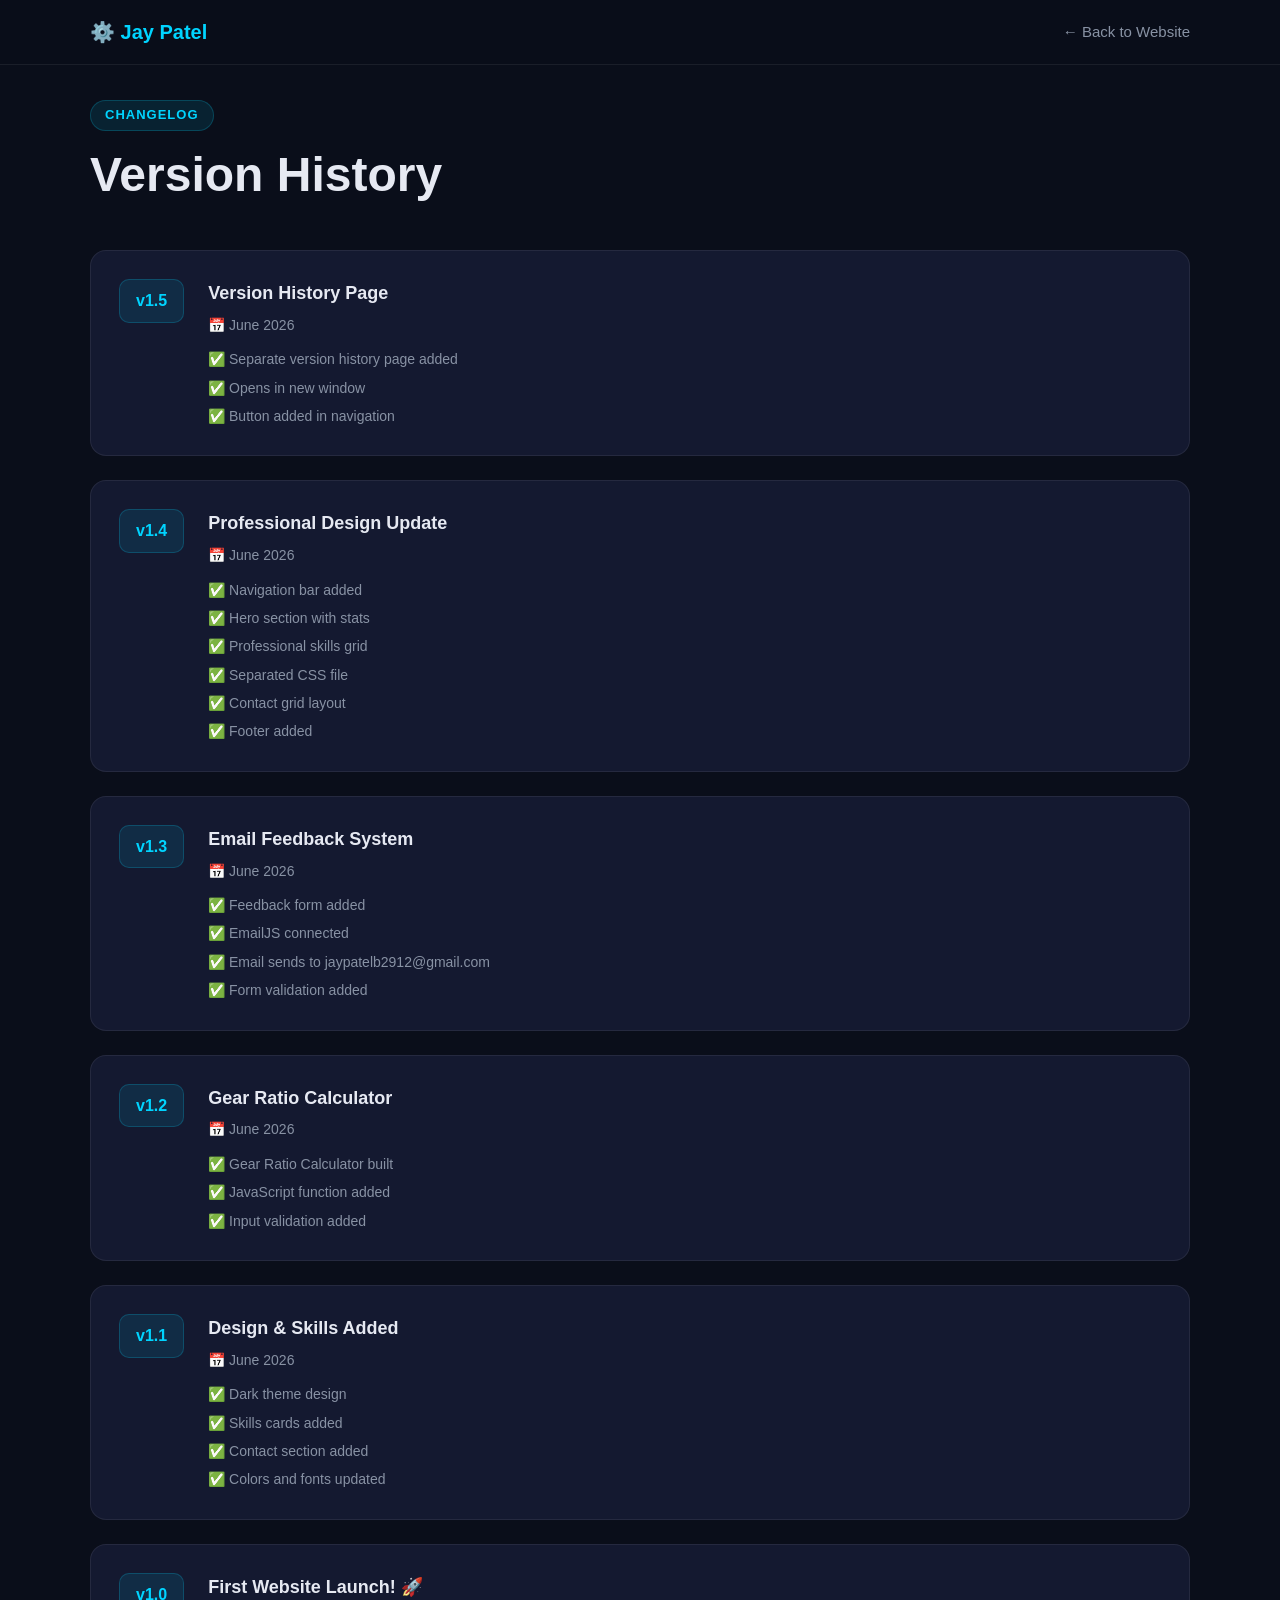
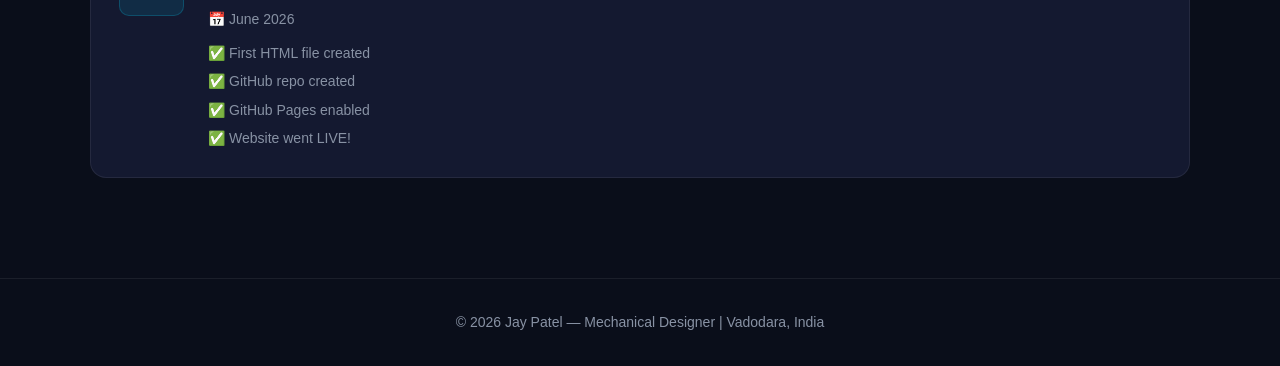
==== version-history.html @ 5591a018 "Added version history page" ====
<!DOCTYPE html>
<html>
<head>
    <title>Version History - Jay Patel</title>
    <link rel="stylesheet" href="CSS/styles.css">
</head>
<body>
<nav>
    <div class="nav-container">
        <div class="logo">⚙️ Jay Patel</div>
        <div class="nav-links">
            <a href="index.html">← Back to Website</a>
        </div>
    </div>
</nav>

<section class="section" style="padding-top: 100px;">
    <div class="container">
        <div class="section-tag">Changelog</div>
        <h2 class="section-title">Version History</h2>
        <div class="timeline">

            <div class="version-card">
                <div class="version-badge">v1.5</div>
                <div class="version-content">
                    <h3>Version History Page</h3>
                    <p class="version-date">📅 June 2026</p>
                    <ul>
                        <li>✅ Separate version history page added</li>
                        <li>✅ Opens in new window</li>
                        <li>✅ Button added in navigation</li>
                    </ul>
                </div>
            </div>

            <div class="version-card">
                <div class="version-badge">v1.4</div>
                <div class="version-content">
                    <h3>Professional Design Update</h3>
                    <p class="version-date">📅 June 2026</p>
                    <ul>
                        <li>✅ Navigation bar added</li>
                        <li>✅ Hero section with stats</li>
                        <li>✅ Professional skills grid</li>
                        <li>✅ Separated CSS file</li>
                        <li>✅ Contact grid layout</li>
                        <li>✅ Footer added</li>
                    </ul>
                </div>
            </div>

            <div class="version-card">
                <div class="version-badge">v1.3</div>
                <div class="version-content">
                    <h3>Email Feedback System</h3>
                    <p class="version-date">📅 June 2026</p>
                    <ul>
                        <li>✅ Feedback form added</li>
                        <li>✅ EmailJS connected</li>
                        <li>✅ Email sends to jaypatelb2912@gmail.com</li>
                        <li>✅ Form validation added</li>
                    </ul>
                </div>
            </div>

            <div class="version-card">
                <div class="version-badge">v1.2</div>
                <div class="version-content">
                    <h3>Gear Ratio Calculator</h3>
                    <p class="version-date">📅 June 2026</p>
                    <ul>
                        <li>✅ Gear Ratio Calculator built</li>
                        <li>✅ JavaScript function added</li>
                        <li>✅ Input validation added</li>
                    </ul>
                </div>
            </div>

            <div class="version-card">
                <div class="version-badge">v1.1</div>
                <div class="version-content">
                    <h3>Design & Skills Added</h3>
                    <p class="version-date">📅 June 2026</p>
                    <ul>
                        <li>✅ Dark theme design</li>
                        <li>✅ Skills cards added</li>
                        <li>✅ Contact section added</li>
                        <li>✅ Colors and fonts updated</li>
                    </ul>
                </div>
            </div>

            <div class="version-card">
                <div class="version-badge">v1.0</div>
                <div class="version-content">
                    <h3>First Website Launch! 🚀</h3>
                    <p class="version-date">📅 June 2026</p>
                    <ul>
                        <li>✅ First HTML file created</li>
                        <li>✅ GitHub repo created</li>
                        <li>✅ GitHub Pages enabled</li>
                        <li>✅ Website went LIVE!</li>
                    </ul>
                </div>
            </div>

        </div>
    </div>
</section>

<footer>
    <p>© 2026 Jay Patel — Mechanical Designer | Vadodara, India</p>
</footer>
</body>
</html>
---- CSS/styles.css ----
:root {
  --primary: #00d4ff;
  --primary-dark: #0099bb;
  --accent: #ff6b6b;
  --dark: #0a0e1a;
  --dark-2: #0f1426;
  --dark-3: #141930;
  --text: #e6e9f2;
  --muted: #8892a4;
  --border: rgba(255,255,255,0.07);
}

* { margin: 0; padding: 0; box-sizing: border-box; }

html { scroll-behavior: smooth; }

body {
  font-family: Inter, Segoe UI, Arial, sans-serif;
  background: var(--dark);
  color: var(--text);
  line-height: 1.6;
}

/* NAV */
nav {
  position: fixed;
  top: 0; left: 0; right: 0;
  background: rgba(10,14,26,0.95);
  backdrop-filter: blur(10px);
  border-bottom: 1px solid var(--border);
  z-index: 100;
  padding: 0 40px;
}
.nav-container {
  max-width: 1100px;
  margin: 0 auto;
  display: flex;
  align-items: center;
  justify-content: space-between;
  height: 64px;
}
.logo {
  font-size: 20px;
  font-weight: 700;
  color: var(--primary);
}
.nav-links a {
  color: var(--muted);
  text-decoration: none;
  margin-left: 32px;
  font-size: 15px;
  transition: color 0.2s;
}
.nav-links a:hover { color: var(--primary); }

/* HERO */
.hero {
  min-height: 100vh;
  display: flex;
  flex-direction: column;
  justify-content: center;
  align-items: center;
  text-align: center;
  padding: 100px 24px 60px;
  background:
    radial-gradient(800px 600px at 20% 20%, rgba(0,212,255,0.07), transparent),
    radial-gradient(600px 400px at 80% 80%, rgba(255,107,107,0.06), transparent),
    var(--dark);
}
.hero-tag {
  display: inline-block;
  background: rgba(0,212,255,0.1);
  color: var(--primary);
  border: 1px solid rgba(0,212,255,0.2);
  padding: 6px 18px;
  border-radius: 999px;
  font-size: 14px;
  font-weight: 600;
  letter-spacing: 1px;
  text-transform: uppercase;
  margin-bottom: 24px;
}
.hero h1 {
  font-size: clamp(48px, 7vw, 80px);
  font-weight: 800;
  line-height: 1.05;
  background: linear-gradient(135deg, #fff 0%, var(--primary) 100%);
  -webkit-background-clip: text;
  -webkit-text-fill-color: transparent;
  background-clip: text;
  margin-bottom: 20px;
}
.hero-sub {
  color: var(--muted);
  font-size: clamp(16px, 2vw, 18px);
  max-width: 560px;
  margin: 0 auto 36px;
}
.hero-buttons {
  display: flex;
  gap: 16px;
  justify-content: center;
  flex-wrap: wrap;
}
.btn-primary {
  background: var(--primary);
  color: #061018;
  padding: 14px 32px;
  border-radius: 10px;
  font-weight: 700;
  text-decoration: none;
  font-size: 16px;
  transition: all 0.2s;
}
.btn-primary:hover { background: var(--primary-dark); transform: translateY(-2px); }
.btn-outline {
  border: 1px solid var(--border);
  color: var(--text);
  padding: 14px 32px;
  border-radius: 10px;
  font-weight: 600;
  text-decoration: none;
  font-size: 16px;
  transition: all 0.2s;
}
.btn-outline:hover { border-color: var(--primary); color: var(--primary); }
.hero-stats {
  display: flex;
  gap: 48px;
  margin-top: 64px;
  flex-wrap: wrap;
  justify-content: center;
}
.stat h2 {
  font-size: 40px;
  font-weight: 800;
  color: var(--primary);
  margin-bottom: 4px;
}
.stat p { color: var(--muted); font-size: 14px; }

/* SECTIONS */
.section { padding: 100px 24px; }
.section-dark { background: var(--dark-2); }
.container { max-width: 1100px; margin: 0 auto; }
.section-tag {
  display: inline-block;
  background: rgba(0,212,255,0.1);
  color: var(--primary);
  border: 1px solid rgba(0,212,255,0.2);
  padding: 4px 14px;
  border-radius: 999px;
  font-size: 13px;
  font-weight: 600;
  letter-spacing: 1px;
  text-transform: uppercase;
  margin-bottom: 16px;
}
.section-title {
  font-size: clamp(32px, 4vw, 48px);
  font-weight: 800;
  margin-bottom: 20px;
  line-height: 1.15;
}
.section-text {
  color: var(--muted);
  font-size: 17px;
  max-width: 600px;
  line-height: 1.8;
}

/* SKILLS */
.skills-grid {
  display: grid;
  grid-template-columns: repeat(auto-fit, minmax(220px, 1fr));
  gap: 24px;
  margin-top: 48px;
}
.skill-card {
  background: var(--dark-3);
  border: 1px solid var(--border);
  border-radius: 16px;
  padding: 32px 24px;
  transition: all 0.3s;
}
.skill-card:hover {
  border-color: rgba(0,212,255,0.3);
  transform: translateY(-4px);
}
.skill-icon { font-size: 36px; margin-bottom: 16px; }
.skill-card h3 { font-size: 18px; margin-bottom: 8px; color: var(--text); }
.skill-card p { color: var(--muted); font-size: 14px; }

/* CALCULATOR */
.calc-card {
  background: var(--dark-3);
  border: 1px solid var(--border);
  border-radius: 16px;
  padding: 40px;
  margin-top: 48px;
  max-width: 600px;
}
.form-row {
  display: flex;
  gap: 16px;
  flex-wrap: wrap;
  margin-bottom: 20px;
}
.input-group {
  flex: 1;
  min-width: 180px;
}
.input-group label {
  display: block;
  font-size: 14px;
  color: var(--muted);
  margin-bottom: 8px;
  font-weight: 500;
}
input, textarea {
  width: 100%;
  padding: 12px 16px;
  border-radius: 10px;
  border: 1px solid var(--border);
  background: rgba(255,255,255,0.03);
  color: var(--text);
  font-size: 15px;
  outline: none;
  transition: border-color 0.2s;
  font-family: inherit;
}
input:focus, textarea:focus {
  border-color: rgba(0,212,255,0.4);
  box-shadow: 0 0 0 3px rgba(0,212,255,0.08);
}
textarea { resize: vertical; min-height: 120px; }
button {
  padding: 13px 28px;
  background: var(--primary);
  color: #061018;
  border: none;
  border-radius: 10px;
  font-size: 15px;
  font-weight: 700;
  cursor: pointer;
  transition: all 0.2s;
}
button:hover { background: var(--primary-dark); transform: translateY(-1px); }
#result {
  font-size: 24px;
  color: var(--primary);
  margin-top: 20px;
  font-weight: 700;
}

/* CONTACT */
.contact-grid {
  display: grid;
  grid-template-columns: 1fr 2fr;
  gap: 48px;
  margin-top: 48px;
}
.contact-info { display: flex; flex-direction: column; gap: 24px; }
.contact-item {
  display: flex;
  align-items: center;
  gap: 16px;
}
.contact-item span { font-size: 24px; }
.contact-item p { color: var(--muted); font-size: 16px; }
.feedback-form {
  display: flex;
  flex-direction: column;
  gap: 14px;
}
#feedback-result {
  font-size: 16px;
  color: var(--primary);
  font-weight: 600;
  margin-top: 8px;
}

/* FOOTER */
footer {
  background: var(--dark);
  border-top: 1px solid var(--border);
  text-align: center;
  padding: 32px 24px;
  color: var(--muted);
  font-size: 14px;
}

/* RESPONSIVE */
@media (max-width: 768px) {
  .nav-links { display: none; }
  .contact-grid { grid-template-columns: 1fr; }
  .hero-stats { gap: 32px; }
}/* VERSION HISTORY */
.timeline {
  margin-top: 48px;
  display: flex;
  flex-direction: column;
  gap: 24px;
}
.version-card {
  display: flex;
  gap: 24px;
  background: var(--dark-3);
  border: 1px solid var(--border);
  border-radius: 16px;
  padding: 28px;
  transition: all 0.3s;
}
.version-card:hover {
  border-color: rgba(0,212,255,0.3);
  transform: translateX(4px);
}
.version-badge {
  background: rgba(0,212,255,0.1);
  color: var(--primary);
  border: 1px solid rgba(0,212,255,0.2);
  border-radius: 10px;
  padding: 8px 16px;
  font-weight: 800;
  font-size: 16px;
  height: fit-content;
  white-space: nowrap;
}
.version-content h3 {
  font-size: 18px;
  margin-bottom: 6px;
  color: var(--text);
}
.version-date {
  color: var(--muted);
  font-size: 14px;
  margin-bottom: 12px !important;
}
.version-content ul {
  list-style: none;
  display: flex;
  flex-direction: column;
  gap: 6px;
}
.version-content ul li {
  color: var(--muted);
  font-size: 14px;
}
@media (max-width: 768px) {
  .version-card { flex-direction: column; }
}
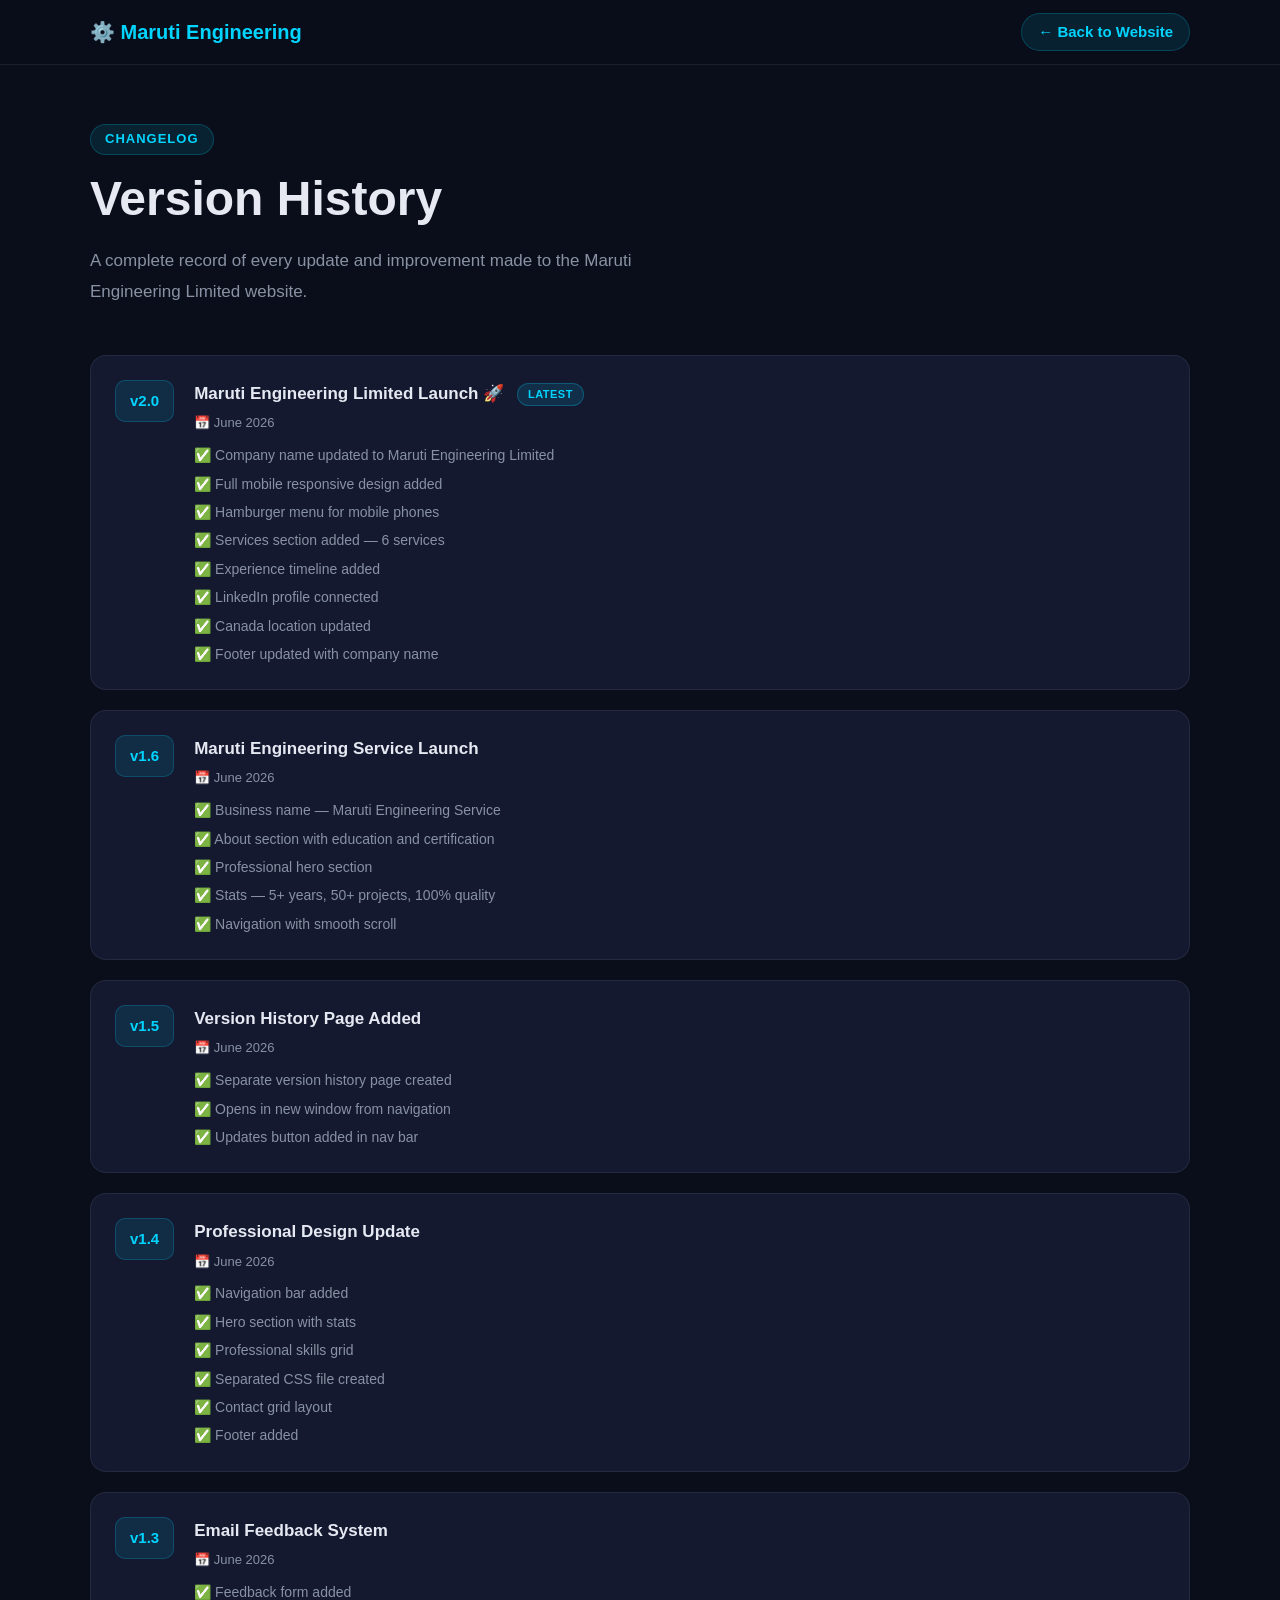
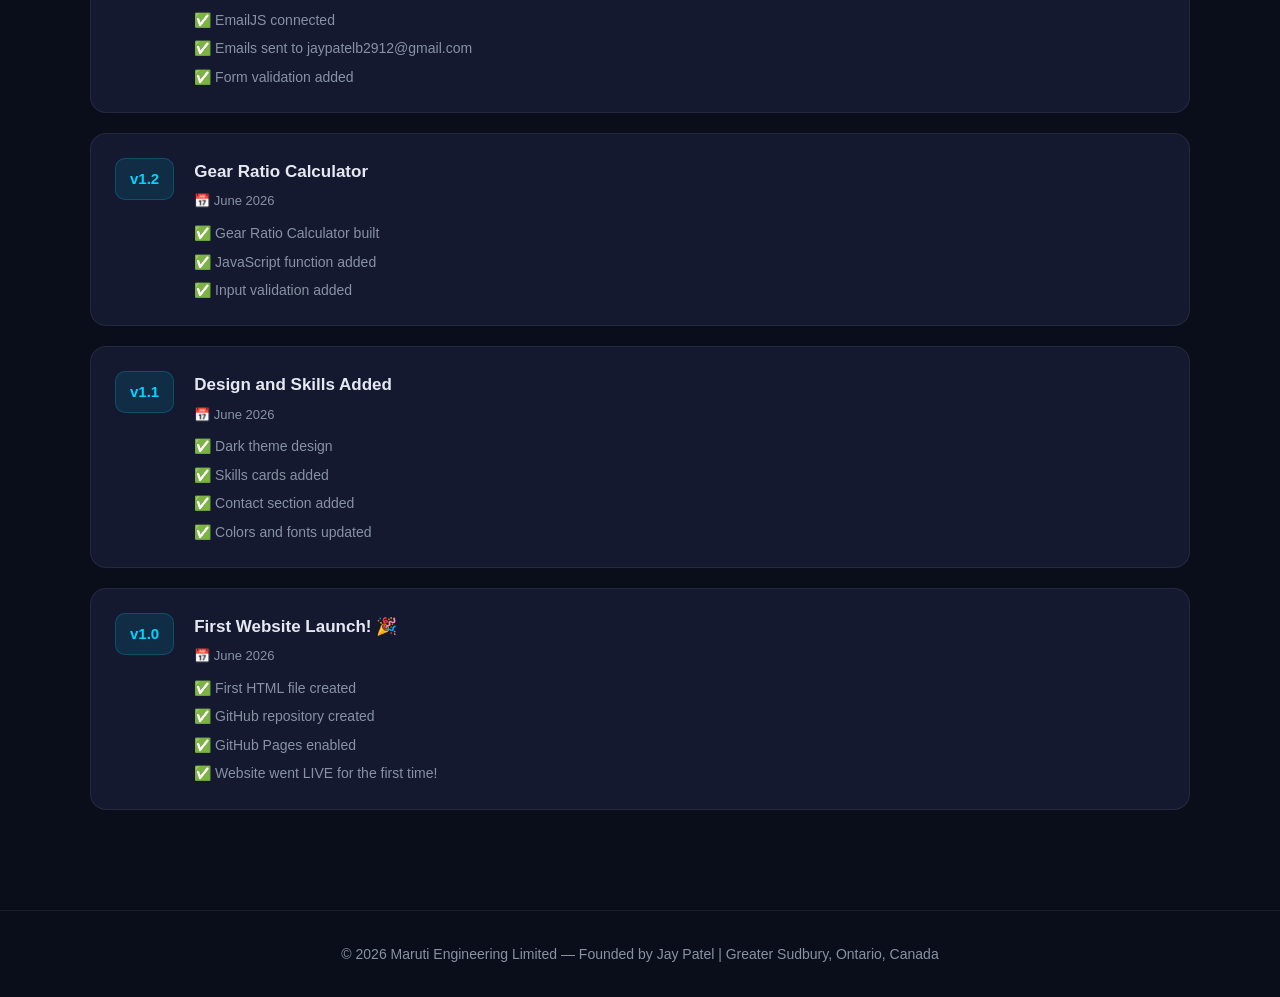
==== commit 286f017f: "@ Polish version history page - Add Latest badge on newest release - Style Back to Website link as b" ====
--- a/version-history.html
+++ b/version-history.html
@@ -1,34 +1,73 @@
 <!DOCTYPE html>
-<html>
+<html lang="en">
 <head>
-    <title>Version History - Jay Patel</title>
+    <meta charset="UTF-8">
+    <meta name="viewport" content="width=device-width, initial-scale=1.0">
+    <meta name="description" content="Changelog and version history for the Maruti Engineering Limited website.">
+    <title>Version History — Maruti Engineering Limited</title>
     <link rel="stylesheet" href="CSS/styles.css">
 </head>
 <body>
+
 <nav>
     <div class="nav-container">
-        <div class="logo">⚙️ Jay Patel</div>
+        <div class="logo">⚙️ Maruti Engineering</div>
         <div class="nav-links">
-            <a href="index.html">← Back to Website</a>
+            <a href="index.html" class="btn-version">← Back to Website</a>
         </div>
     </div>
 </nav>
 
-<section class="section" style="padding-top: 100px;">
+<section class="section changelog-section">
     <div class="container">
         <div class="section-tag">Changelog</div>
         <h2 class="section-title">Version History</h2>
+        <p class="section-text">A complete record of every update and improvement made to the Maruti Engineering Limited website.</p>
+
         <div class="timeline">
+
+            <div class="version-card">
+                <div class="version-badge">v2.0</div>
+                <div class="version-content">
+                    <h3>Maruti Engineering Limited Launch 🚀 <span class="latest-tag">Latest</span></h3>
+                    <p class="version-date">📅 June 2026</p>
+                    <ul>
+                        <li>✅ Company name updated to Maruti Engineering Limited</li>
+                        <li>✅ Full mobile responsive design added</li>
+                        <li>✅ Hamburger menu for mobile phones</li>
+                        <li>✅ Services section added — 6 services</li>
+                        <li>✅ Experience timeline added</li>
+                        <li>✅ LinkedIn profile connected</li>
+                        <li>✅ Canada location updated</li>
+                        <li>✅ Footer updated with company name</li>
+                    </ul>
+                </div>
+            </div>
+
+            <div class="version-card">
+                <div class="version-badge">v1.6</div>
+                <div class="version-content">
+                    <h3>Maruti Engineering Service Launch</h3>
+                    <p class="version-date">📅 June 2026</p>
+                    <ul>
+                        <li>✅ Business name — Maruti Engineering Service</li>
+                        <li>✅ About section with education and certification</li>
+                        <li>✅ Professional hero section</li>
+                        <li>✅ Stats — 5+ years, 50+ projects, 100% quality</li>
+                        <li>✅ Navigation with smooth scroll</li>
+                    </ul>
+                </div>
+            </div>
 
             <div class="version-card">
                 <div class="version-badge">v1.5</div>
                 <div class="version-content">
-                    <h3>Version History Page</h3>
+                    <h3>Version History Page Added</h3>
                     <p class="version-date">📅 June 2026</p>
                     <ul>
-                        <li>✅ Separate version history page added</li>
-                        <li>✅ Opens in new window</li>
-                        <li>✅ Button added in navigation</li>
+                        <li>✅ Separate version history page created</li>
+                        <li>✅ Opens in new window from navigation</li>
+                        <li>✅ Updates button added in nav bar</li>
                     </ul>
                 </div>
             </div>
@@ -42,7 +81,7 @@
                         <li>✅ Navigation bar added</li>
                         <li>✅ Hero section with stats</li>
                         <li>✅ Professional skills grid</li>
-                        <li>✅ Separated CSS file</li>
+                        <li>✅ Separated CSS file created</li>
                         <li>✅ Contact grid layout</li>
                         <li>✅ Footer added</li>
                     </ul>
@@ -57,7 +96,7 @@
                     <ul>
                         <li>✅ Feedback form added</li>
                         <li>✅ EmailJS connected</li>
-                        <li>✅ Email sends to jaypatelb2912@gmail.com</li>
+                        <li>✅ Emails sent to jaypatelb2912@gmail.com</li>
                         <li>✅ Form validation added</li>
                     </ul>
                 </div>
@@ -79,7 +118,7 @@
             <div class="version-card">
                 <div class="version-badge">v1.1</div>
                 <div class="version-content">
-                    <h3>Design & Skills Added</h3>
+                    <h3>Design and Skills Added</h3>
                     <p class="version-date">📅 June 2026</p>
                     <ul>
                         <li>✅ Dark theme design</li>
@@ -93,13 +132,13 @@
             <div class="version-card">
                 <div class="version-badge">v1.0</div>
                 <div class="version-content">
-                    <h3>First Website Launch! 🚀</h3>
+                    <h3>First Website Launch! 🎉</h3>
                     <p class="version-date">📅 June 2026</p>
                     <ul>
                         <li>✅ First HTML file created</li>
-                        <li>✅ GitHub repo created</li>
+                        <li>✅ GitHub repository created</li>
                         <li>✅ GitHub Pages enabled</li>
-                        <li>✅ Website went LIVE!</li>
+                        <li>✅ Website went LIVE for the first time!</li>
                     </ul>
                 </div>
             </div>
@@ -109,7 +148,8 @@
 </section>
 
 <footer>
-    <p>© 2026 Jay Patel — Mechanical Designer | Vadodara, India</p>
+    <p>© 2026 Maruti Engineering Limited — Founded by Jay Patel | Greater Sudbury, Ontario, Canada</p>
 </footer>
+
 </body>
 </html>
--- a/CSS/styles.css
+++ b/CSS/styles.css
@@ -9,11 +9,8 @@
   --muted: #8892a4;
   --border: rgba(255,255,255,0.07);
 }
-
 * { margin: 0; padding: 0; box-sizing: border-box; }
-
 html { scroll-behavior: smooth; }
-
 body {
   font-family: Inter, Segoe UI, Arial, sans-serif;
   background: var(--dark);
@@ -25,11 +22,11 @@
 nav {
   position: fixed;
   top: 0; left: 0; right: 0;
-  background: rgba(10,14,26,0.95);
+  background: rgba(10,14,26,0.97);
   backdrop-filter: blur(10px);
   border-bottom: 1px solid var(--border);
   z-index: 100;
-  padding: 0 40px;
+  padding: 0 24px;
 }
 .nav-container {
   max-width: 1100px;
@@ -39,19 +36,40 @@
   justify-content: space-between;
   height: 64px;
 }
-.logo {
-  font-size: 20px;
-  font-weight: 700;
-  color: var(--primary);
+.logo { font-size: 20px; font-weight: 700; color: var(--primary); }
+.nav-links {
+  display: flex;
+  align-items: center;
+  gap: 8px;
 }
 .nav-links a {
   color: var(--muted);
   text-decoration: none;
-  margin-left: 32px;
+  margin-left: 24px;
   font-size: 15px;
   transition: color 0.2s;
 }
 .nav-links a:hover { color: var(--primary); }
+.btn-version {
+  background: rgba(0,212,255,0.1);
+  color: var(--primary) !important;
+  border: 1px solid rgba(0,212,255,0.2);
+  padding: 6px 16px;
+  border-radius: 999px;
+  font-size: 14px;
+  font-weight: 600;
+  margin-left: 24px;
+}
+.btn-version:hover { background: rgba(0,212,255,0.2); }
+.hamburger {
+  display: none;
+  background: none;
+  border: none;
+  color: var(--primary);
+  font-size: 28px;
+  cursor: pointer;
+  padding: 0;
+}
 
 /* HERO */
 .hero {
@@ -81,7 +99,7 @@
   margin-bottom: 24px;
 }
 .hero h1 {
-  font-size: clamp(48px, 7vw, 80px);
+  font-size: clamp(40px, 7vw, 80px);
   font-weight: 800;
   line-height: 1.05;
   background: linear-gradient(135deg, #fff 0%, var(--primary) 100%);
@@ -92,16 +110,11 @@
 }
 .hero-sub {
   color: var(--muted);
-  font-size: clamp(16px, 2vw, 18px);
+  font-size: clamp(15px, 2vw, 18px);
   max-width: 560px;
   margin: 0 auto 36px;
 }
-.hero-buttons {
-  display: flex;
-  gap: 16px;
-  justify-content: center;
-  flex-wrap: wrap;
-}
+.hero-buttons { display: flex; gap: 16px; justify-content: center; flex-wrap: wrap; }
 .btn-primary {
   background: var(--primary);
   color: #061018;
@@ -131,12 +144,7 @@
   flex-wrap: wrap;
   justify-content: center;
 }
-.stat h2 {
-  font-size: 40px;
-  font-weight: 800;
-  color: var(--primary);
-  margin-bottom: 4px;
-}
+.stat h2 { font-size: 40px; font-weight: 800; color: var(--primary); margin-bottom: 4px; }
 .stat p { color: var(--muted); font-size: 14px; }
 
 /* SECTIONS */
@@ -157,22 +165,36 @@
   margin-bottom: 16px;
 }
 .section-title {
-  font-size: clamp(32px, 4vw, 48px);
+  font-size: clamp(28px, 4vw, 48px);
   font-weight: 800;
   margin-bottom: 20px;
   line-height: 1.15;
 }
-.section-text {
-  color: var(--muted);
-  font-size: 17px;
-  max-width: 600px;
-  line-height: 1.8;
-}
-
-/* SKILLS */
+.section-text { color: var(--muted); font-size: 17px; max-width: 600px; line-height: 1.8; margin-bottom: 48px; }
+
+/* ABOUT */
+.about-cards {
+  display: grid;
+  grid-template-columns: repeat(auto-fit, minmax(200px, 1fr));
+  gap: 24px;
+  margin-top: 48px;
+}
+.about-card {
+  background: var(--dark-3);
+  border: 1px solid var(--border);
+  border-radius: 16px;
+  padding: 28px 20px;
+  transition: all 0.3s;
+}
+.about-card:hover { border-color: rgba(0,212,255,0.3); transform: translateY(-4px); }
+.about-icon { font-size: 32px; margin-bottom: 14px; }
+.about-card h3 { font-size: 17px; margin-bottom: 8px; color: var(--primary); }
+.about-card p { color: var(--muted); font-size: 14px; margin-bottom: 4px; }
+
+/* SERVICES */
 .skills-grid {
   display: grid;
-  grid-template-columns: repeat(auto-fit, minmax(220px, 1fr));
+  grid-template-columns: repeat(auto-fit, minmax(200px, 1fr));
   gap: 24px;
   margin-top: 48px;
 }
@@ -180,43 +202,69 @@
   background: var(--dark-3);
   border: 1px solid var(--border);
   border-radius: 16px;
-  padding: 32px 24px;
+  padding: 28px 20px;
   transition: all 0.3s;
 }
-.skill-card:hover {
-  border-color: rgba(0,212,255,0.3);
-  transform: translateY(-4px);
-}
-.skill-icon { font-size: 36px; margin-bottom: 16px; }
-.skill-card h3 { font-size: 18px; margin-bottom: 8px; color: var(--text); }
+.skill-card:hover { border-color: rgba(0,212,255,0.3); transform: translateY(-4px); }
+.skill-icon { font-size: 32px; margin-bottom: 14px; }
+.skill-card h3 { font-size: 17px; margin-bottom: 8px; color: var(--text); }
 .skill-card p { color: var(--muted); font-size: 14px; }
+
+/* TIMELINE */
+.changelog-section { padding-top: 124px; }
+.timeline { margin-top: 48px; display: flex; flex-direction: column; gap: 20px; }
+.latest-tag {
+  display: inline-block;
+  vertical-align: middle;
+  background: rgba(0,212,255,0.12);
+  color: var(--primary);
+  border: 1px solid rgba(0,212,255,0.25);
+  border-radius: 999px;
+  padding: 2px 10px;
+  font-size: 11px;
+  font-weight: 700;
+  letter-spacing: 0.5px;
+  text-transform: uppercase;
+  margin-left: 8px;
+}
+.version-card {
+  display: flex;
+  gap: 20px;
+  background: var(--dark-3);
+  border: 1px solid var(--border);
+  border-radius: 16px;
+  padding: 24px;
+  transition: all 0.3s;
+}
+.version-card:hover { border-color: rgba(0,212,255,0.3); transform: translateX(4px); }
+.version-badge {
+  background: rgba(0,212,255,0.1);
+  color: var(--primary);
+  border: 1px solid rgba(0,212,255,0.2);
+  border-radius: 10px;
+  padding: 8px 14px;
+  font-weight: 800;
+  font-size: 15px;
+  height: fit-content;
+  white-space: nowrap;
+}
+.version-content h3 { font-size: 17px; margin-bottom: 6px; color: var(--text); }
+.version-date { color: var(--muted); font-size: 13px; margin-bottom: 10px !important; }
+.version-content ul { list-style: none; display: flex; flex-direction: column; gap: 6px; }
+.version-content ul li { color: var(--muted); font-size: 14px; }
 
 /* CALCULATOR */
 .calc-card {
   background: var(--dark-3);
   border: 1px solid var(--border);
   border-radius: 16px;
-  padding: 40px;
+  padding: 32px 24px;
   margin-top: 48px;
   max-width: 600px;
 }
-.form-row {
-  display: flex;
-  gap: 16px;
-  flex-wrap: wrap;
-  margin-bottom: 20px;
-}
-.input-group {
-  flex: 1;
-  min-width: 180px;
-}
-.input-group label {
-  display: block;
-  font-size: 14px;
-  color: var(--muted);
-  margin-bottom: 8px;
-  font-weight: 500;
-}
+.form-row { display: flex; gap: 16px; flex-wrap: wrap; margin-bottom: 20px; }
+.input-group { flex: 1; min-width: 140px; }
+.input-group label { display: block; font-size: 14px; color: var(--muted); margin-bottom: 8px; font-weight: 500; }
 input, textarea {
   width: 100%;
   padding: 12px 16px;
@@ -229,10 +277,7 @@
   transition: border-color 0.2s;
   font-family: inherit;
 }
-input:focus, textarea:focus {
-  border-color: rgba(0,212,255,0.4);
-  box-shadow: 0 0 0 3px rgba(0,212,255,0.08);
-}
+input:focus, textarea:focus { border-color: rgba(0,212,255,0.4); box-shadow: 0 0 0 3px rgba(0,212,255,0.08); }
 textarea { resize: vertical; min-height: 120px; }
 button {
   padding: 13px 28px;
@@ -244,14 +289,10 @@
   font-weight: 700;
   cursor: pointer;
   transition: all 0.2s;
+  width: 100%;
 }
 button:hover { background: var(--primary-dark); transform: translateY(-1px); }
-#result {
-  font-size: 24px;
-  color: var(--primary);
-  margin-top: 20px;
-  font-weight: 700;
-}
+#result { font-size: 22px; color: var(--primary); margin-top: 20px; font-weight: 700; }
 
 /* CONTACT */
 .contact-grid {
@@ -260,25 +301,12 @@
   gap: 48px;
   margin-top: 48px;
 }
-.contact-info { display: flex; flex-direction: column; gap: 24px; }
-.contact-item {
-  display: flex;
-  align-items: center;
-  gap: 16px;
-}
-.contact-item span { font-size: 24px; }
-.contact-item p { color: var(--muted); font-size: 16px; }
-.feedback-form {
-  display: flex;
-  flex-direction: column;
-  gap: 14px;
-}
-#feedback-result {
-  font-size: 16px;
-  color: var(--primary);
-  font-weight: 600;
-  margin-top: 8px;
-}
+.contact-info { display: flex; flex-direction: column; gap: 20px; }
+.contact-item { display: flex; align-items: flex-start; gap: 14px; }
+.contact-item span { font-size: 22px; margin-top: 2px; }
+.contact-item p { color: var(--muted); font-size: 15px; }
+.feedback-form { display: flex; flex-direction: column; gap: 14px; }
+#feedback-result { font-size: 16px; color: var(--primary); font-weight: 600; margin-top: 8px; }
 
 /* FOOTER */
 footer {
@@ -290,62 +318,39 @@
   font-size: 14px;
 }
 
-/* RESPONSIVE */
+/* MOBILE */
 @media (max-width: 768px) {
-  .nav-links { display: none; }
+  .hamburger { display: block; }
+  .nav-links {
+    display: none;
+    flex-direction: column;
+    position: absolute;
+    top: 64px;
+    left: 0; right: 0;
+    background: rgba(10,14,26,0.98);
+    padding: 20px 24px;
+    border-bottom: 1px solid var(--border);
+    gap: 0;
+  }
+  .nav-links.open { display: flex; }
+  .nav-links a { margin-left: 0; padding: 14px 0; border-bottom: 1px solid var(--border); font-size: 16px; }
+  .btn-version { margin-left: 0; margin-top: 14px; text-align: center; }
+  .hero { padding: 90px 20px 50px; }
+  .hero h1 { font-size: 38px; }
+  .hero-stats { gap: 24px; margin-top: 40px; }
+  .stat h2 { font-size: 30px; }
+  .section { padding: 60px 20px; }
+  .skills-grid { grid-template-columns: 1fr 1fr; }
+  .about-cards { grid-template-columns: 1fr; }
   .contact-grid { grid-template-columns: 1fr; }
-  .hero-stats { gap: 32px; }
-}/* VERSION HISTORY */
-.timeline {
-  margin-top: 48px;
-  display: flex;
-  flex-direction: column;
-  gap: 24px;
-}
-.version-card {
-  display: flex;
-  gap: 24px;
-  background: var(--dark-3);
-  border: 1px solid var(--border);
-  border-radius: 16px;
-  padding: 28px;
-  transition: all 0.3s;
-}
-.version-card:hover {
-  border-color: rgba(0,212,255,0.3);
-  transform: translateX(4px);
-}
-.version-badge {
-  background: rgba(0,212,255,0.1);
-  color: var(--primary);
-  border: 1px solid rgba(0,212,255,0.2);
-  border-radius: 10px;
-  padding: 8px 16px;
-  font-weight: 800;
-  font-size: 16px;
-  height: fit-content;
-  white-space: nowrap;
-}
-.version-content h3 {
-  font-size: 18px;
-  margin-bottom: 6px;
-  color: var(--text);
-}
-.version-date {
-  color: var(--muted);
-  font-size: 14px;
-  margin-bottom: 12px !important;
-}
-.version-content ul {
-  list-style: none;
-  display: flex;
-  flex-direction: column;
-  gap: 6px;
-}
-.version-content ul li {
-  color: var(--muted);
-  font-size: 14px;
-}
-@media (max-width: 768px) {
+  .calc-card { padding: 24px 16px; }
   .version-card { flex-direction: column; }
+  .hero-buttons { flex-direction: column; align-items: stretch; }
+  .btn-primary, .btn-outline { text-align: center; }
+}
+
+@media (max-width: 420px) {
+  .hero h1 { font-size: 32px; }
+  .skills-grid { grid-template-columns: 1fr; }
+  .section-title { font-size: 26px; }
 }
